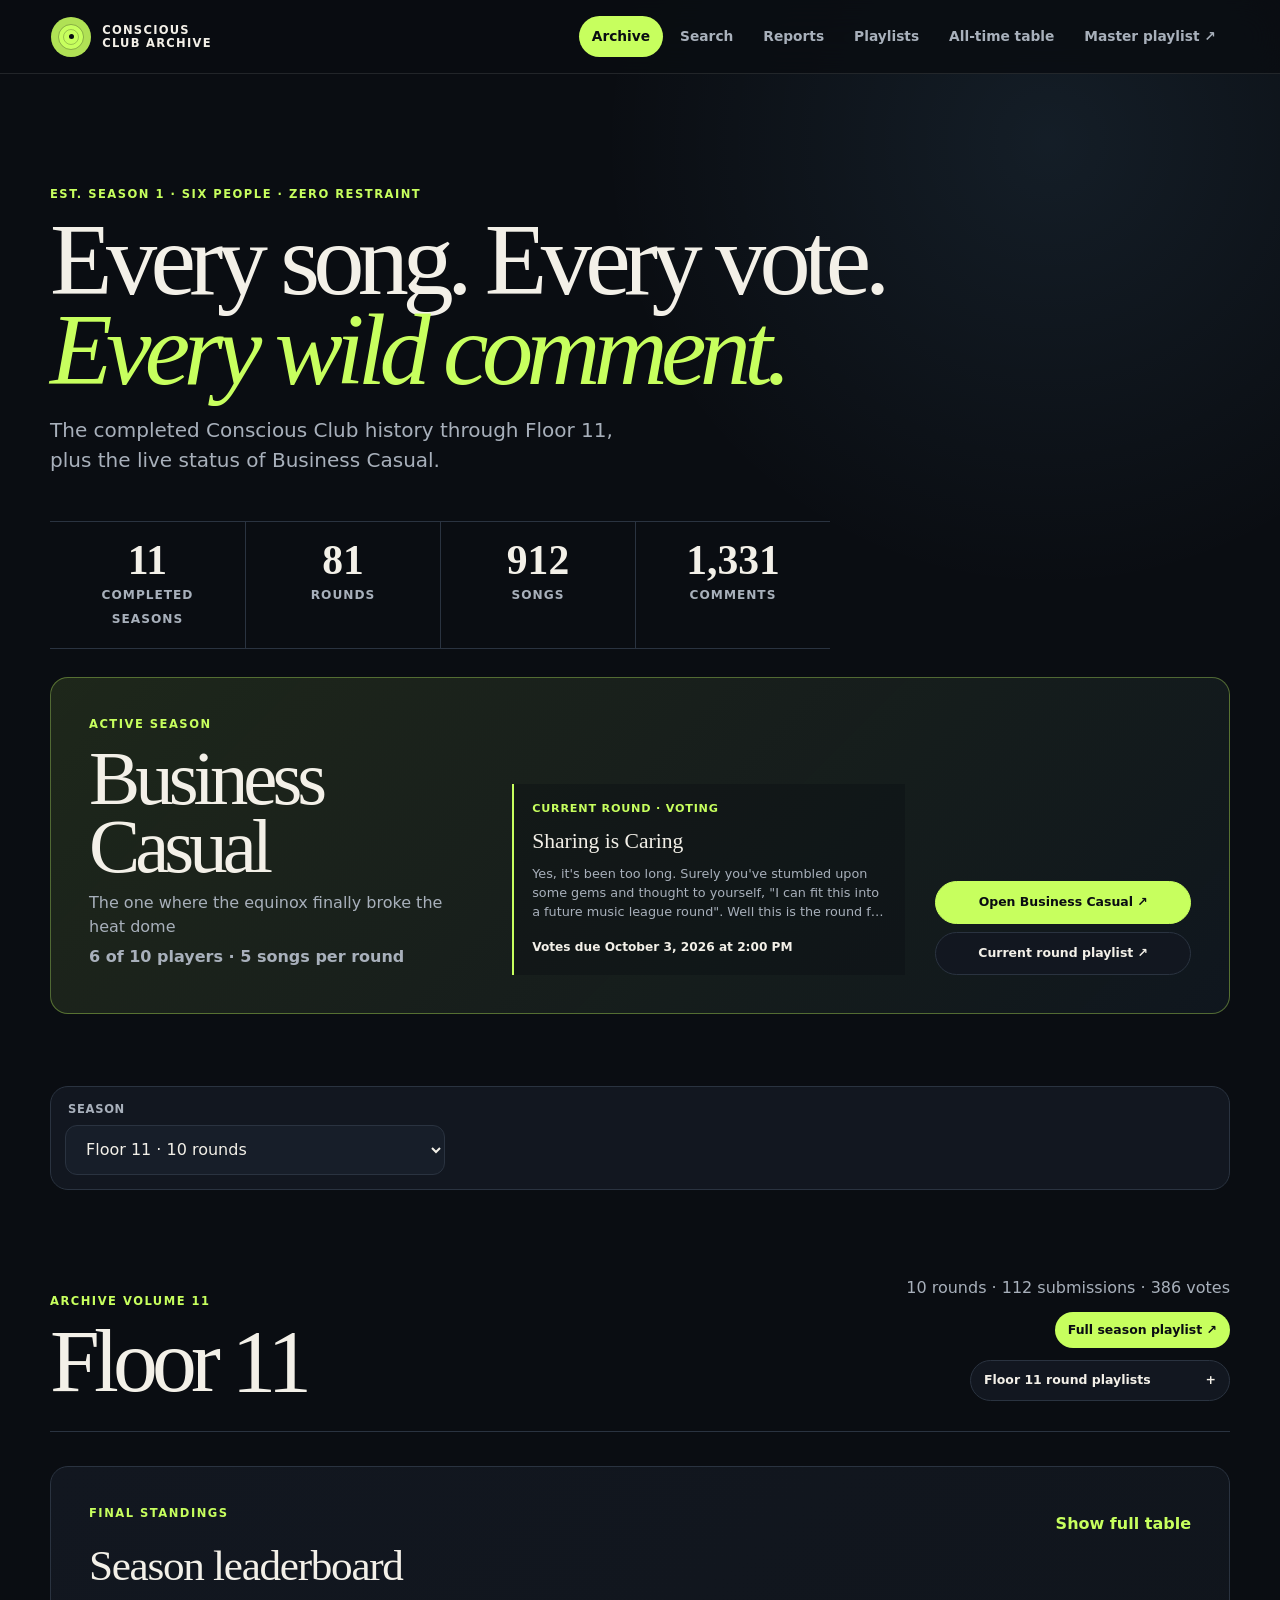
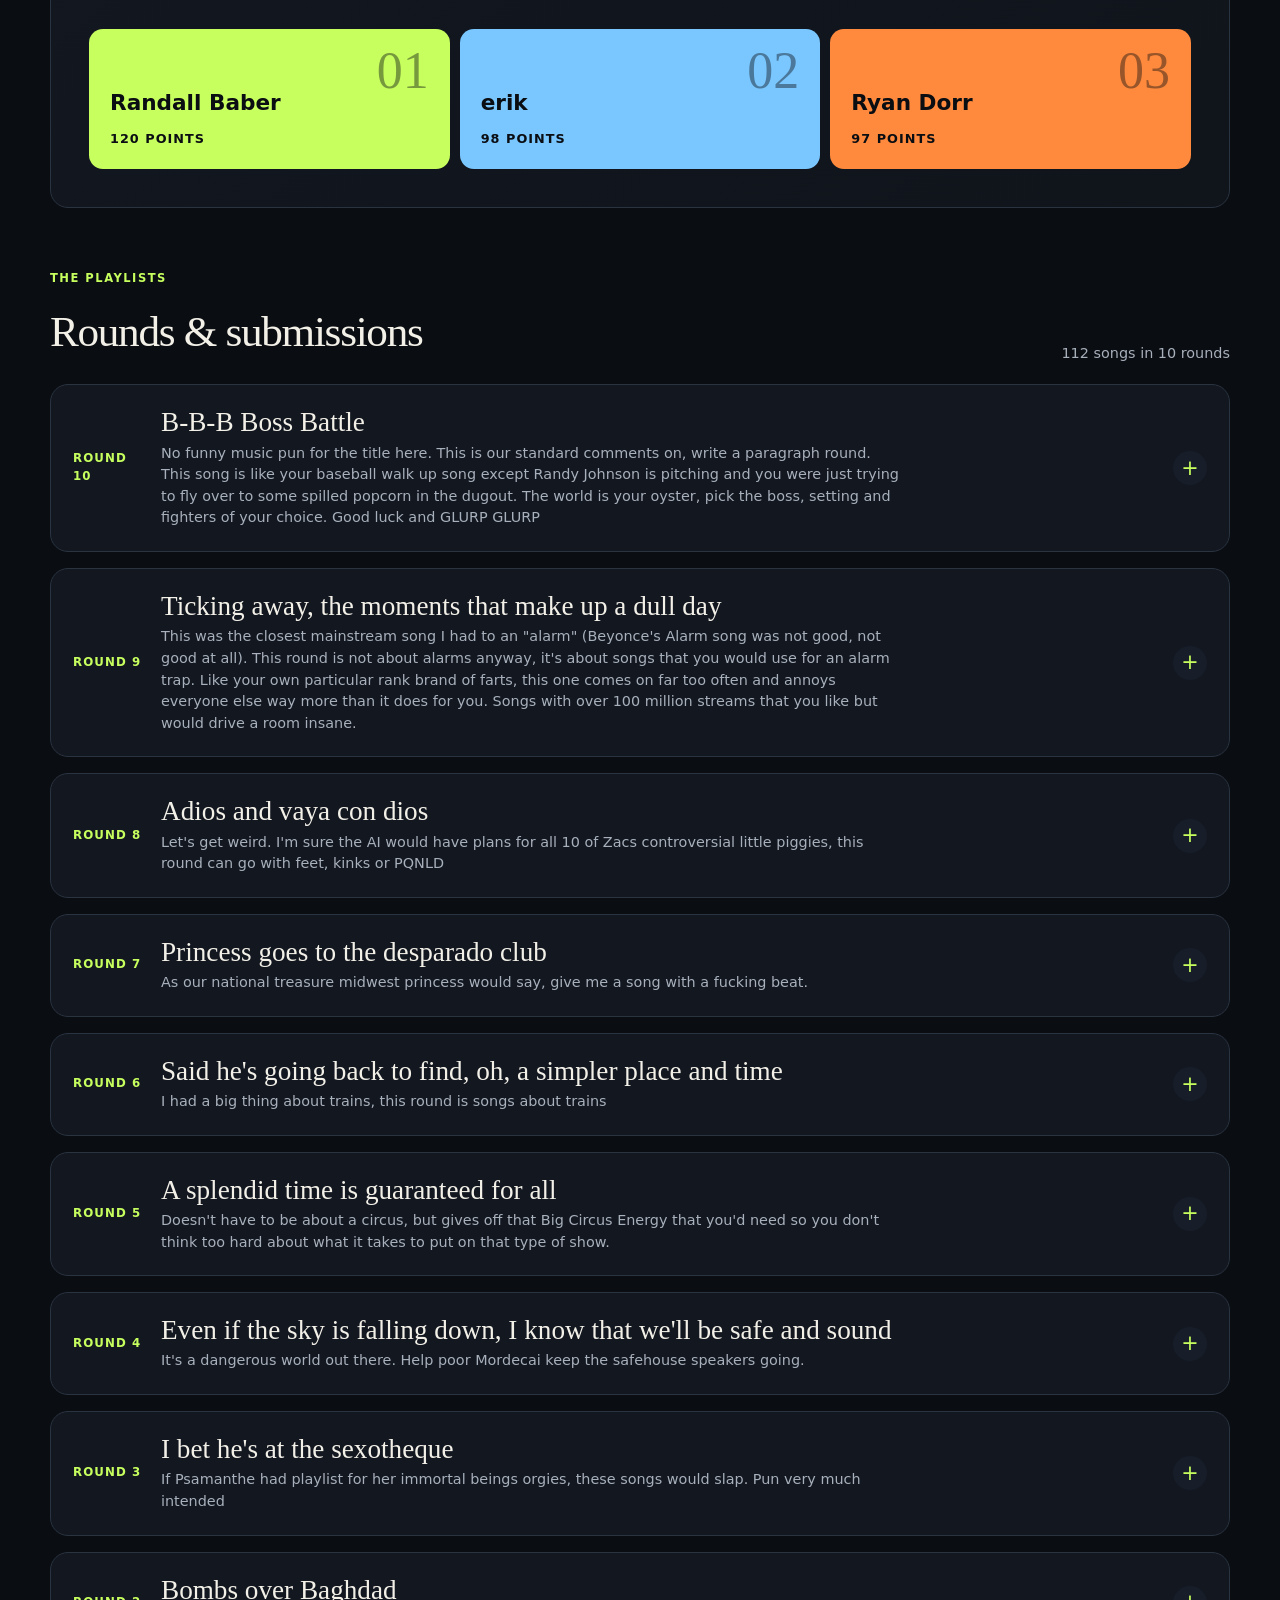
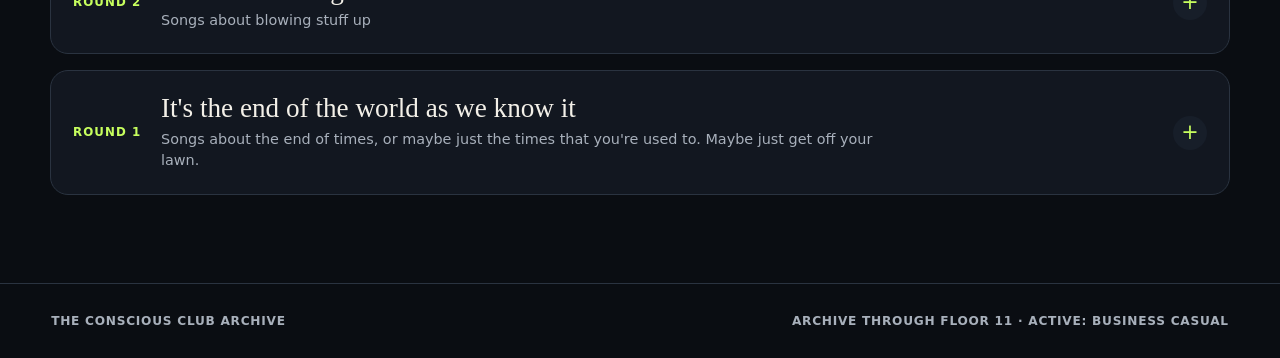
==== index.html @ 43fb0669 "Add complete season playlist library" ====
<!doctype html>
<html lang="en">
<head>
  <meta charset="utf-8">
  <meta name="viewport" content="width=device-width, initial-scale=1">
  <meta name="description" content="Eleven seasons of Conscious Club songs, votes, comments, and questionable taste.">
  <title>The Conscious Club Archive</title>
  <link rel="icon" type="image/svg+xml" href="data:image/svg+xml,%3Csvg xmlns='http://www.w3.org/2000/svg' viewBox='0 0 64 64'%3E%3Crect width='64' height='64' rx='12' fill='%230a0d12'/%3E%3Ccircle cx='32' cy='32' r='22' fill='%23c7ff5e'/%3E%3Ccircle cx='32' cy='32' r='8' fill='%230a0d12'/%3E%3Ccircle cx='32' cy='32' r='3' fill='%23f3f0e8'/%3E%3C/svg%3E">
  <link rel="stylesheet" href="styles.css?v=20260928-10">
</head>
<body>
  <header class="site-header">
    <a class="brand" href="#top" aria-label="Conscious Club Archive home">
      <span class="record-mark" aria-hidden="true"><i></i></span>
      <span>CONSCIOUS<br>CLUB ARCHIVE</span>
    </a>
    <button class="menu-toggle" id="menu-toggle" type="button" aria-expanded="false" aria-controls="site-nav" aria-label="Open menu">
      <span></span><span></span><span></span>
    </button>
    <nav class="site-nav" id="site-nav" aria-label="Archive sections">
      <button class="nav-tab is-active" data-view="archive">Archive</button>
      <button class="nav-tab" data-view="search">Search</button>
      <button class="nav-tab" data-view="reports">Reports</button>
      <button class="nav-tab" data-view="playlists">Playlists</button>
      <button class="nav-tab" data-view="alltime">All-time table</button>
      <a class="nav-tab nav-link" href="https://open.spotify.com/playlist/56s2ur5UHrPtWcbqVpNv4Z" target="_blank" rel="noreferrer">Master playlist <span aria-hidden="true">↗</span></a>
    </nav>
  </header>

  <main id="top">
    <section class="intro">
      <p class="eyebrow">Est. Season 1 · Six people · Zero restraint</p>
      <h1>Every song. Every vote.<br><em>Every wild comment.</em></h1>
      <p class="intro-copy">The completed Conscious Club history through Floor 11, plus the live status of Business Casual.</p>
      <div class="stats" id="stats" aria-label="Archive totals"></div>
      <div id="active-season-card" class="active-season-card"></div>
    </section>

    <section class="workspace" id="archive-view">
      <div class="controls" aria-label="Archive filters">
        <label>
          <span>Season</span>
          <select id="season-select"></select>
        </label>
      </div>

      <div class="season-heading">
        <div>
          <p class="kicker" id="season-kicker"></p>
          <h2 id="season-title"></h2>
        </div>
        <div class="season-actions">
          <p id="season-meta" class="season-meta"></p>
          <a id="full-season-playlist" class="season-master-link" target="_blank" rel="noreferrer">Full season playlist ↗</a>
          <details class="season-playlists" id="season-playlists">
            <summary>Archived season playlists <span aria-hidden="true">+</span></summary>
            <div id="season-playlist-links" class="season-playlist-links"></div>
          </details>
        </div>
      </div>

      <section class="podium-panel" aria-labelledby="standings-heading">
        <div class="panel-heading">
          <div>
            <p class="kicker">Final standings</p>
            <h3 id="standings-heading">Season leaderboard</h3>
          </div>
          <button class="text-button" id="toggle-standings" aria-expanded="false">Show full table</button>
        </div>
        <div id="podium" class="podium"></div>
        <div id="full-standings" class="full-standings" hidden></div>
      </section>

      <div class="rounds-heading">
        <div>
          <p class="kicker">The playlists</p>
          <h3>Rounds &amp; submissions</h3>
        </div>
        <p id="result-count" aria-live="polite"></p>
      </div>
      <div id="rounds" class="rounds"></div>
      <div id="empty-state" class="empty-state" hidden>
        <span aria-hidden="true">⌁</span>
        <h3>No deep cuts found</h3>
        <p>Try another name, song, artist, or round.</p>
      </div>
    </section>

    <section class="workspace search-view" id="search-view" hidden>
      <div class="section-intro compact-intro">
        <p class="kicker">Every season · every field</p>
        <h2>Search the whole archive</h2>
        <p>Find songs, artists, albums, people, rounds, descriptions, submission notes, and comments across all eleven seasons.</p>
      </div>
      <div class="global-search-panel">
        <label class="global-search-control">
          <span>Search all archive data</span>
          <input id="global-search" type="search" placeholder="Try “train”, “Beyoncé”, “Randall”, or a comment phrase…" autocomplete="off">
        </label>
        <label>
          <span>Result type</span>
          <select id="search-type">
            <option value="all">Everything</option>
            <option value="songs">Songs</option>
            <option value="people">People</option>
            <option value="rounds">Rounds</option>
            <option value="comments">Comments &amp; notes</option>
          </select>
        </label>
      </div>
      <div id="search-summary" class="search-summary" aria-live="polite"></div>
      <div id="global-results" class="global-results"></div>
    </section>

    <section class="workspace playlists-view" id="playlists-view" hidden>
      <div class="section-intro compact-intro">
        <p class="kicker">Every season, start to finish</p>
        <h2>The playlist shelf</h2>
        <p>Listen to the complete 912-song archive or pick one season at a time.</p>
      </div>
      <div id="playlist-hub" class="playlist-hub"></div>
    </section>

    <section class="workspace reports-view" id="reports-view" hidden>
      <div class="section-intro compact-intro">
        <p class="kicker">The club, by the numbers</p>
        <h2>Records &amp; findings</h2>
        <p>All-time highs, repeat favorites, close finishes, and the patterns hiding in eleven seasons.</p>
      </div>
      <div id="report-facts" class="report-facts"></div>
      <div class="report-grid">
        <section class="report-panel">
          <div class="report-heading"><p class="kicker">Top tracks</p><h3>Highest-scoring songs</h3></div>
          <div id="top-songs-report" class="report-list"></div>
        </section>
        <section class="report-panel">
          <div class="report-heading"><p class="kicker">Repeat appearances</p><h3>Most-picked artists</h3></div>
          <div id="top-artists-report" class="report-list"></div>
        </section>
      </div>
      <section class="report-panel wide-report">
        <div class="report-heading"><p class="kicker">Player report</p><h3>Points, pace &amp; season wins</h3></div>
        <div id="player-report" class="report-table"></div>
      </section>
      <section class="findings-panel">
        <div class="report-heading"><p class="kicker">Worth knowing</p><h3>Interesting data finds</h3></div>
        <div id="interesting-findings" class="findings-grid"></div>
      </section>
    </section>

    <section class="workspace alltime-view" id="alltime-view" hidden>
      <div class="season-heading">
        <div>
          <p class="kicker">Eleven seasons, one table</p>
          <h2>All-time standings</h2>
        </div>
        <p class="season-meta">Total points across every submission in the archive.</p>
      </div>
      <div id="alltime-table" class="leaderboard-table"></div>
      <p class="fine-print">Points reflect the Music League exports. Ties are displayed alphabetically.</p>
    </section>
  </main>

  <footer>
    <span>The Conscious Club Archive</span>
    <span>Archive through Floor 11 · Active: Business Casual</span>
  </footer>

  <script src="app.js?v=20260928-10" defer></script>
</body>
</html>
---- styles.css ----
:root {
  color-scheme: dark;
  --ink: #0a0d12;
  --panel: #121720;
  --panel-2: #171e29;
  --paper: #f3f0e8;
  --muted: #a8b0bb;
  --line: #2a3340;
  --acid: #c7ff5e;
  --orange: #ff8a3d;
  --pink: #ff5f96;
  --blue: #7ac7ff;
  --radius: 18px;
}

* { box-sizing: border-box; }

html { scroll-behavior: smooth; }

body {
  margin: 0;
  background:
    radial-gradient(circle at 82% 4%, rgba(122, 199, 255, .09), transparent 28rem),
    var(--ink);
  color: var(--paper);
  font-family: Inter, ui-sans-serif, system-ui, -apple-system, BlinkMacSystemFont, "Segoe UI", sans-serif;
  font-size: 16px;
  line-height: 1.5;
}

button, input, select { font: inherit; }
button, a, select { -webkit-tap-highlight-color: transparent; }
a { color: inherit; }

.site-header {
  position: sticky;
  z-index: 20;
  top: 0;
  display: flex;
  align-items: center;
  justify-content: space-between;
  min-height: 74px;
  padding: 12px clamp(18px, 4vw, 64px);
  border-bottom: 1px solid rgba(255,255,255,.1);
  background: rgba(10, 13, 18, .86);
  backdrop-filter: blur(18px);
}

.brand {
  display: flex;
  align-items: center;
  gap: 11px;
  color: var(--paper);
  font-size: .72rem;
  font-weight: 850;
  letter-spacing: .11em;
  line-height: 1.08;
  text-decoration: none;
}

.record-mark {
  display: grid;
  width: 40px;
  height: 40px;
  place-items: center;
  border-radius: 50%;
  background: var(--acid);
  box-shadow: inset 0 0 0 8px rgba(10,13,18,.12);
}

.record-mark::before,
.record-mark::after {
  position: absolute;
  width: 24px;
  height: 24px;
  border: 1px solid rgba(10,13,18,.24);
  border-radius: 50%;
  content: "";
}

.record-mark::after { width: 14px; height: 14px; }
.record-mark i { width: 5px; height: 5px; border-radius: 50%; background: var(--ink); }

.site-nav { display: flex; gap: 4px; }
.nav-tab, .text-button {
  border: 0;
  color: var(--muted);
  background: transparent;
  cursor: pointer;
}

.nav-tab {
  padding: 10px 13px;
  border-radius: 999px;
  font-size: .86rem;
  font-weight: 750;
}

.nav-link { display: block; text-decoration: none; }
.menu-toggle { display: none; width: 42px; height: 42px; padding: 10px; border: 1px solid var(--line); border-radius: 12px; background: var(--panel); cursor: pointer; }
.menu-toggle span { display: block; height: 2px; margin: 4px 0; border-radius: 2px; background: var(--paper); transition: transform .2s ease, opacity .2s ease; }
.menu-toggle[aria-expanded="true"] span:nth-child(1) { transform: translateY(6px) rotate(45deg); }
.menu-toggle[aria-expanded="true"] span:nth-child(2) { opacity: 0; }
.menu-toggle[aria-expanded="true"] span:nth-child(3) { transform: translateY(-6px) rotate(-45deg); }

.nav-tab:hover, .nav-tab:focus-visible, .nav-tab.is-active { color: var(--ink); background: var(--acid); outline: none; }

main { width: min(1180px, calc(100% - 36px)); margin: 0 auto; }

.intro { padding: clamp(54px, 9vw, 112px) 0 clamp(38px, 6vw, 72px); }
.eyebrow, .kicker {
  margin: 0 0 12px;
  color: var(--acid);
  font-size: .72rem;
  font-weight: 850;
  letter-spacing: .13em;
  text-transform: uppercase;
}

h1, h2, h3, p { margin-top: 0; }
h1, h2 {
  max-width: 940px;
  margin-bottom: 20px;
  font-family: Georgia, "Times New Roman", serif;
  font-size: clamp(3.2rem, 8vw, 7.4rem);
  font-weight: 500;
  letter-spacing: -.065em;
  line-height: .88;
}

h1 em { color: var(--acid); font-weight: 400; }
.intro-copy { max-width: 590px; color: var(--muted); font-size: clamp(1rem, 2vw, 1.25rem); }

.stats {
  display: grid;
  grid-template-columns: repeat(4, minmax(0, 1fr));
  max-width: 780px;
  margin-top: 46px;
  border-block: 1px solid var(--line);
}

.stat { padding: 18px 20px; text-align: center; }
.stat + .stat { border-left: 1px solid var(--line); }
.stat strong { display: block; font-family: Georgia, serif; font-size: clamp(1.75rem, 4vw, 2.6rem); line-height: 1; }
.stat span { color: var(--muted); font-size: .76rem; font-weight: 750; letter-spacing: .08em; text-transform: uppercase; }

.active-season-card {
  display: grid;
  grid-template-columns: minmax(0, 1fr) minmax(260px, 1fr) minmax(200px, .65fr);
  gap: 30px;
  align-items: end;
  margin-top: 28px;
  padding: clamp(22px, 4vw, 38px);
  border: 1px solid rgba(199,255,94,.35);
  border-radius: var(--radius);
  background: linear-gradient(135deg, rgba(199,255,94,.11), rgba(122,199,255,.05));
}
.active-season-copy h2 { margin: 0 0 10px; font-size: clamp(2.5rem, 6vw, 4.8rem); }
.active-season-copy > p:not(.kicker) { margin-bottom: 6px; color: var(--muted); }
.active-season-copy .active-leader { color: var(--paper); font-weight: 750; }
.active-round { padding: 17px 18px; border-left: 2px solid var(--acid); background: rgba(10,13,18,.36); }
.active-round-label { display: block; margin-bottom: 7px; color: var(--acid); font-size: .7rem; font-weight: 850; letter-spacing: .07em; text-transform: uppercase; }
.active-round > strong { display: block; font-family: Georgia, serif; font-size: 1.35rem; font-weight: 500; }
.active-round p { display: -webkit-box; margin: 7px 0 12px; overflow: hidden; color: var(--muted); font-size: .8rem; -webkit-box-orient: vertical; -webkit-line-clamp: 3; }
.active-deadline { color: var(--paper); font-size: .76rem; font-weight: 750; }
.active-season-actions { display: grid; gap: 8px; justify-items: stretch; }
.active-button, .active-playlist-link { display: block; padding: 11px 14px; border: 1px solid var(--line); border-radius: 999px; font-size: .78rem; font-weight: 800; text-align: center; text-decoration: none; }
.active-button { border-color: var(--acid); background: var(--acid); color: var(--ink); cursor: pointer; }
.active-playlist-link { background: var(--panel); color: var(--paper); }
.active-button:hover, .active-button:focus-visible, .active-playlist-link:hover, .active-playlist-link:focus-visible { filter: brightness(.92); outline: none; }

.workspace { padding-bottom: 88px; }
.controls {
  display: grid;
  grid-template-columns: minmax(220px, 380px);
  gap: 12px;
  padding: 14px;
  border: 1px solid var(--line);
  border-radius: var(--radius);
  background: var(--panel);
}

.controls label { display: grid; gap: 7px; }
.controls label > span { padding-left: 3px; color: var(--muted); font-size: .72rem; font-weight: 750; letter-spacing: .06em; text-transform: uppercase; }
select, input {
  width: 100%;
  height: 50px;
  padding: 0 16px;
  border: 1px solid var(--line);
  border-radius: 12px;
  outline: none;
  background: var(--panel-2);
  color: var(--paper);
}
select:focus, input:focus { border-color: var(--acid); box-shadow: 0 0 0 3px rgba(199,255,94,.12); }

.season-heading, .rounds-heading, .panel-heading {
  display: flex;
  align-items: flex-end;
  justify-content: space-between;
  gap: 24px;
}

.season-heading { padding: clamp(48px, 8vw, 86px) 0 30px; border-bottom: 1px solid var(--line); }
.season-heading h2 { margin: 0; font-size: clamp(2.8rem, 7vw, 6rem); }
.season-meta { max-width: 340px; margin: 0; color: var(--muted); text-align: right; }
.season-actions { display: grid; gap: 12px; justify-items: end; }
.season-playlists { position: relative; min-width: 260px; }
.season-playlists summary { display: flex; justify-content: space-between; gap: 16px; padding: 10px 13px; border: 1px solid var(--line); border-radius: 999px; background: var(--panel); color: var(--paper); font-size: .78rem; font-weight: 800; cursor: pointer; list-style: none; }
.season-playlists summary::-webkit-details-marker { display: none; }
.season-playlists[open] summary { border-color: var(--acid); }
.season-playlists[open] summary span { transform: rotate(45deg); }
.season-playlist-links { position: absolute; z-index: 10; top: calc(100% + 8px); right: 0; display: grid; width: min(420px, calc(100vw - 40px)); max-height: 340px; padding: 8px; overflow: auto; border: 1px solid var(--line); border-radius: 14px; background: var(--panel); box-shadow: 0 18px 50px rgba(0,0,0,.35); }
.season-playlist-links a { padding: 10px 12px; border-radius: 9px; color: var(--muted); font-size: .8rem; text-decoration: none; }
.season-playlist-links a:hover, .season-playlist-links a:focus-visible { background: var(--panel-2); color: var(--acid); outline: none; }
.season-master-link { padding: 9px 13px; border-radius: 999px; background: var(--acid); color: var(--ink); font-size: .78rem; font-weight: 850; text-decoration: none; }
.season-master-link:hover, .season-master-link:focus-visible { filter: brightness(.9); outline: none; }

.podium-panel {
  margin: 34px 0 62px;
  padding: clamp(20px, 4vw, 38px);
  border: 1px solid var(--line);
  border-radius: var(--radius);
  background: linear-gradient(140deg, var(--panel), #10151c);
}

.panel-heading { align-items: start; }
.panel-heading h3, .rounds-heading h3 { margin: 0; font-family: Georgia, serif; font-size: clamp(1.8rem, 4vw, 2.7rem); font-weight: 500; letter-spacing: -.03em; }
.text-button { padding: 7px 0; color: var(--acid); font-weight: 750; }
.text-button:hover, .text-button:focus-visible { text-decoration: underline; outline: none; }

.podium { display: grid; grid-template-columns: repeat(3, 1fr); gap: 10px; margin-top: 30px; }
.podium-card { display: grid; grid-template-columns: minmax(0, 1fr) auto; grid-template-rows: 1fr auto; gap: 10px 18px; min-height: 140px; padding: 21px; overflow: hidden; border-radius: 14px; background: var(--panel-2); }
.podium-card:first-child { background: var(--acid); color: var(--ink); }
.podium-card:nth-child(2) { background: var(--blue); color: var(--ink); }
.podium-card:nth-child(3) { background: var(--orange); color: var(--ink); }
.podium-rank { grid-column: 2; grid-row: 1; align-self: start; font-family: Georgia, serif; font-size: 3.25rem; line-height: .8; opacity: .42; }
.podium-name { grid-column: 1; grid-row: 1; align-self: end; min-width: 0; font-size: clamp(1.05rem, 2vw, 1.35rem); font-weight: 850; }
.podium-points { grid-column: 1 / -1; grid-row: 2; font-size: .8rem; font-weight: 800; letter-spacing: .08em; text-transform: uppercase; }

.full-standings { margin-top: 22px; border-top: 1px solid var(--line); }
.standing-row, .leader-row { display: grid; align-items: center; gap: 16px; padding: 13px 4px; border-bottom: 1px solid var(--line); }
.standing-row { grid-template-columns: 38px 1fr auto; }
.standing-row span:first-child, .leader-rank { color: var(--muted); font-variant-numeric: tabular-nums; }
.standing-row strong:last-child { color: var(--acid); }

.rounds-heading { margin-bottom: 20px; }
.rounds-heading #result-count { margin: 0; color: var(--muted); font-size: .9rem; }
.rounds { display: grid; gap: 16px; }
.round-card { border: 1px solid var(--line); border-radius: var(--radius); background: var(--panel); overflow: clip; }
.round-card[open] { border-color: #3b4655; }
.round-summary { display: grid; grid-template-columns: 70px 1fr auto; gap: 18px; align-items: center; padding: 22px; cursor: pointer; list-style: none; }
.round-summary::-webkit-details-marker { display: none; }
.round-number { color: var(--acid); font-size: .74rem; font-weight: 850; letter-spacing: .09em; text-transform: uppercase; }
.round-title { margin: 0 0 4px; font-family: Georgia, serif; font-size: clamp(1.25rem, 3vw, 1.7rem); font-weight: 500; line-height: 1.15; }
.round-description { max-width: 740px; margin: 0; color: var(--muted); font-size: .9rem; }
.round-toggle { display: grid; width: 34px; height: 34px; place-items: center; border-radius: 50%; background: var(--panel-2); color: var(--acid); font-size: 1.3rem; transition: transform .2s ease; }
.round-card[open] .round-toggle { transform: rotate(45deg); }
.round-content { padding: 0 22px 22px; }
.playlist-link { display: inline-flex; margin: 0 0 18px 88px; color: var(--ink); background: var(--acid); padding: 8px 13px; border-radius: 999px; font-size: .78rem; font-weight: 850; text-decoration: none; }
.playlist-link:hover, .playlist-link:focus-visible { filter: brightness(.9); outline: none; }

.submission-list { display: grid; gap: 8px; }
.submission { display: grid; grid-template-columns: 46px minmax(0, 1.7fr) minmax(120px, .7fr) 70px 34px; gap: 14px; align-items: center; padding: 14px; border-radius: 12px; background: var(--panel-2); }
.rank { color: var(--muted); font-family: Georgia, serif; font-size: 1.35rem; text-align: center; }
.song-title { display: block; margin-bottom: 2px; font-weight: 850; line-height: 1.25; }
.song-artist, .submitter, .comment-count { color: var(--muted); font-size: .84rem; }
.submitter strong { color: var(--paper); }
.points { color: var(--acid); font-weight: 850; font-variant-numeric: tabular-nums; text-align: right; }
.song-link { display: grid; width: 32px; height: 32px; place-items: center; border-radius: 50%; background: var(--acid); color: var(--ink); font-size: .75rem; font-weight: 900; text-decoration: none; }
.song-link:hover, .song-link:focus-visible { transform: scale(1.06); outline: none; }
.notes { grid-column: 2 / -1; margin-top: 2px; padding-top: 12px; border-top: 1px solid var(--line); }
.note { margin: 0 0 8px; color: #ced3d9; font-size: .86rem; }
.note:last-child { margin-bottom: 0; }
.note strong { color: var(--orange); }

.empty-state { padding: 70px 20px; border: 1px dashed var(--line); border-radius: var(--radius); color: var(--muted); text-align: center; }
.empty-state span { display: block; color: var(--acid); font-size: 3rem; }
.empty-state h3 { margin: 6px 0; color: var(--paper); font-family: Georgia, serif; font-size: 1.8rem; }

.alltime-view { min-height: 70vh; }
.leaderboard-table { margin-top: 34px; border: 1px solid var(--line); border-radius: var(--radius); overflow: hidden; background: var(--panel); }
.leader-row { grid-template-columns: 50px minmax(120px, 1.5fr) repeat(3, minmax(75px, .65fr)); padding: 19px 22px; }
.leader-row:first-child { background: var(--acid); color: var(--ink); }
.leader-name { font-size: 1.05rem; font-weight: 850; }
.leader-stat { text-align: right; }
.leader-stat strong { display: block; font-size: 1.08rem; }
.leader-stat span { color: var(--muted); font-size: .68rem; font-weight: 750; letter-spacing: .07em; text-transform: uppercase; }
.leader-row:first-child .leader-stat span, .leader-row:first-child .leader-rank { color: rgba(10,13,18,.62); }
.fine-print { margin-top: 14px; color: var(--muted); font-size: .8rem; }

.compact-intro { padding: clamp(48px, 7vw, 82px) 0 30px; }
.compact-intro h2 { margin-bottom: 18px; font-size: clamp(2.8rem, 7vw, 6rem); }
.compact-intro > p:last-child { max-width: 720px; color: var(--muted); font-size: 1.08rem; }

.global-search-panel {
  display: grid;
  grid-template-columns: minmax(280px, 1fr) minmax(180px, 260px);
  gap: 12px;
  padding: 16px;
  border: 1px solid var(--line);
  border-radius: var(--radius);
  background: var(--panel);
}
.global-search-panel label { display: grid; gap: 7px; }
.global-search-panel label > span { padding-left: 3px; color: var(--muted); font-size: .72rem; font-weight: 750; letter-spacing: .06em; text-transform: uppercase; }
.global-search-control input { height: 58px; font-size: 1.05rem; }
.global-search-panel select { height: 58px; }
.search-summary { min-height: 25px; margin: 18px 2px 24px; color: var(--muted); }
.search-prompt { padding: clamp(28px, 5vw, 54px); border: 1px dashed #425062; border-radius: var(--radius); background: linear-gradient(135deg, rgba(199,255,94,.05), transparent); }
.search-prompt strong { display: block; margin-bottom: 6px; color: var(--acid); font-family: Georgia, serif; font-size: clamp(1.6rem, 4vw, 2.5rem); font-weight: 500; }
.search-prompt p { max-width: 620px; margin: 0; color: var(--muted); }
.global-results { display: grid; gap: 36px; }
.result-group { display: grid; gap: 14px; }
.result-group-heading { display: flex; align-items: center; gap: 10px; border-bottom: 1px solid var(--line); padding-bottom: 10px; }
.result-group-heading h3 { margin: 0; font-family: Georgia, serif; font-size: 1.8rem; font-weight: 500; }
.result-total { display: grid; min-width: 30px; height: 30px; place-items: center; padding: 0 9px; border-radius: 999px; background: var(--acid); color: var(--ink); font-size: .78rem; font-weight: 850; }
.result-cards { display: grid; grid-template-columns: repeat(2, minmax(0, 1fr)); gap: 10px; }
.search-card { position: relative; min-width: 0; overflow: hidden; border: 1px solid var(--line); border-radius: 14px; background: var(--panel); }
.search-card[open] { border-color: #455364; }
.search-card-summary { display: grid; grid-template-columns: minmax(0, 1fr) 34px; gap: 14px; align-items: center; padding: 20px; cursor: pointer; list-style: none; }
.search-card-summary::-webkit-details-marker { display: none; }
.search-summary-copy { min-width: 0; }
.search-card h4 { margin: 5px 0 4px; font-family: Georgia, serif; font-size: 1.35rem; font-weight: 500; line-height: 1.15; }
.result-meta { margin: 0; color: var(--acid); font-size: .7rem; font-weight: 800; letter-spacing: .06em; text-transform: uppercase; }
.result-detail { margin: 0 0 16px; color: var(--muted); }
.result-foot { margin: 0; color: #cbd1d8; font-size: .8rem; }
.search-expand { display: grid; width: 34px; height: 34px; place-items: center; border-radius: 50%; background: var(--panel-2); color: var(--acid); font-size: 1.25rem; transition: transform .2s ease; }
.search-card[open] .search-expand { transform: rotate(45deg); }
.match-reasons { display: grid; gap: 6px; margin-top: 14px; padding: 10px 12px; border-left: 2px solid var(--acid); background: rgba(199,255,94,.06); }
.match-label { color: var(--acid); font-size: .68rem; font-weight: 850; letter-spacing: .06em; text-transform: uppercase; }
.match-excerpt { margin: 0; color: #d7dce2; font-size: .78rem; line-height: 1.45; }
.match-excerpt strong { color: var(--paper); }
.match-more { color: var(--muted); font-size: .72rem; }
.search-card-content { padding: 0 20px 20px; border-top: 1px solid var(--line); }
.detail-stats { display: grid; grid-template-columns: repeat(3, minmax(0, 1fr)); gap: 8px; padding: 18px 0; }
.detail-stat { min-width: 0; padding: 10px; border-radius: 9px; background: var(--panel-2); }
.detail-stat span, .detail-stat strong { display: block; overflow: hidden; text-overflow: ellipsis; }
.detail-stat span { color: var(--muted); font-size: .68rem; font-weight: 750; letter-spacing: .05em; text-transform: uppercase; }
.detail-stat strong { margin-top: 3px; font-size: .85rem; white-space: nowrap; }
.search-notes { display: grid; gap: 8px; margin-bottom: 16px; }
.search-notes p { margin: 0; padding: 12px; border-left: 2px solid var(--orange); background: var(--panel-2); color: #d7dce2; font-size: .84rem; }
.search-notes strong { color: var(--orange); }
.expanded-link { display: inline-flex; margin-top: 12px; padding: 8px 12px; border-radius: 999px; background: var(--acid); color: var(--ink); font-size: .76rem; font-weight: 850; text-decoration: none; }
.mini-song-list { display: grid; max-height: 440px; margin-top: 18px; overflow: auto; border: 1px solid var(--line); border-radius: 10px; }
.mini-song-row { display: grid; grid-template-columns: minmax(130px, 1.4fr) minmax(100px, 1fr) minmax(90px, .8fr) auto; gap: 10px; padding: 9px 11px; border-bottom: 1px solid var(--line); font-size: .76rem; }
.mini-song-row:last-child { border-bottom: 0; }
.mini-song-row span { color: var(--muted); }
.mini-song-row strong:last-child { color: var(--acid); text-align: right; }
.comment-quote { margin: 14px 0 18px; color: #dce1e6; font-family: Georgia, serif; font-size: 1.06rem; line-height: 1.45; }

.report-facts { display: grid; grid-template-columns: repeat(4, minmax(0, 1fr)); gap: 10px; margin-bottom: 38px; }
.fact-card { min-height: 170px; padding: 20px; border-radius: 14px; background: var(--panel-2); }
.fact-card:nth-child(1) { background: var(--acid); color: var(--ink); }
.fact-card:nth-child(2) { background: var(--blue); color: var(--ink); }
.fact-card:nth-child(3) { background: var(--orange); color: var(--ink); }
.fact-card:nth-child(4) { background: var(--pink); color: var(--ink); }
.fact-card > span { display: block; margin-bottom: 28px; font-size: .7rem; font-weight: 850; letter-spacing: .08em; text-transform: uppercase; }
.fact-card strong { display: block; font-family: Georgia, serif; font-size: clamp(1.25rem, 2.5vw, 1.7rem); font-weight: 600; line-height: 1.05; }
.fact-card p { margin: 8px 0 0; font-size: .78rem; font-weight: 750; }
.report-grid { display: grid; grid-template-columns: repeat(2, minmax(0, 1fr)); gap: 16px; }
.report-panel, .findings-panel { padding: clamp(20px, 3vw, 30px); border: 1px solid var(--line); border-radius: var(--radius); background: var(--panel); }
.report-heading h3 { margin: 0; font-family: Georgia, serif; font-size: clamp(1.55rem, 3vw, 2.15rem); font-weight: 500; letter-spacing: -.03em; }
.report-list { display: grid; gap: 15px; margin-top: 26px; }
.report-row { display: grid; gap: 9px; }
.report-row-top { display: grid; grid-template-columns: 28px 1fr auto; gap: 10px; align-items: center; }
.report-rank { color: var(--muted); font-size: .75rem; font-variant-numeric: tabular-nums; }
.report-copy { min-width: 0; }
.report-copy strong, .report-copy span { display: block; overflow: hidden; text-overflow: ellipsis; white-space: nowrap; }
.report-copy strong { font-size: .9rem; }
.report-copy span { color: var(--muted); font-size: .72rem; }
.report-value { color: var(--acid); font-size: .92rem; }
.report-bar { grid-column: 2 / -1; height: 3px; overflow: hidden; border-radius: 999px; background: var(--line); }
.report-bar::after { display: block; width: var(--bar); height: 100%; border-radius: inherit; background: var(--acid); content: ""; }
.wide-report { margin-top: 16px; }
.report-table { margin-top: 24px; overflow: hidden; border: 1px solid var(--line); border-radius: 12px; }
.player-row { display: grid; grid-template-columns: minmax(140px, 1.5fr) repeat(4, minmax(70px, .7fr)); gap: 12px; padding: 14px 16px; border-bottom: 1px solid var(--line); }
.player-row:last-child { border-bottom: 0; }
.player-row span { text-align: right; font-variant-numeric: tabular-nums; }
.player-header { background: var(--panel-2); color: var(--muted); font-size: .7rem; font-weight: 800; letter-spacing: .06em; text-transform: uppercase; }
.player-header span:first-child { text-align: left; }
.findings-panel { margin-top: 16px; }
.findings-grid { display: grid; grid-template-columns: repeat(3, minmax(0, 1fr)); gap: 10px; margin-top: 24px; }
.finding-card { padding: 18px; border-left: 3px solid var(--acid); background: var(--panel-2); }
.finding-card h4 { margin: 0 0 8px; font-family: Georgia, serif; font-size: 1.15rem; font-weight: 500; }
.finding-card p { margin: 0; color: var(--muted); font-size: .86rem; }

.playlist-hub { display: grid; grid-template-columns: repeat(3, minmax(0, 1fr)); gap: 12px; }
.playlist-hub-card { display: grid; min-height: 210px; padding: 22px; border: 1px solid var(--line); border-radius: var(--radius); background: var(--panel); color: var(--paper); text-decoration: none; transition: transform .2s ease, border-color .2s ease; }
.playlist-hub-card:hover, .playlist-hub-card:focus-visible { transform: translateY(-3px); border-color: var(--acid); outline: none; }
.playlist-hub-card.is-featured { grid-column: 1 / -1; min-height: 230px; background: linear-gradient(135deg, rgba(199,255,94,.18), var(--panel) 65%); }
.playlist-card-label { color: var(--acid); font-size: .68rem; font-weight: 850; letter-spacing: .1em; text-transform: uppercase; }
.playlist-hub-card h3 { align-self: end; margin: 28px 0 5px; font-family: Georgia, serif; font-size: clamp(1.7rem, 4vw, 2.7rem); font-weight: 500; line-height: 1; }
.playlist-hub-card p { margin: 0 0 20px; color: var(--muted); }
.playlist-card-action { align-self: end; color: var(--acid); font-size: .78rem; font-weight: 850; }

footer { display: flex; justify-content: space-between; gap: 20px; padding: 28px clamp(18px, 4vw, 64px); border-top: 1px solid var(--line); color: var(--muted); font-size: .76rem; font-weight: 700; letter-spacing: .06em; text-transform: uppercase; }

@media (max-width: 920px) {
  .site-header { align-items: center; gap: 10px; }
  .brand { font-size: .65rem; }
  .record-mark { width: 34px; height: 34px; }
  .menu-toggle { display: block; }
  .site-nav { position: absolute; top: calc(100% + 8px); right: 12px; display: none; width: min(280px, calc(100vw - 24px)); padding: 8px; border: 1px solid var(--line); border-radius: 16px; background: rgba(18, 23, 32, .98); box-shadow: 0 20px 50px rgba(0,0,0,.45); }
  .site-nav.is-open { display: grid; }
  .site-nav .nav-tab { width: 100%; padding: 12px 14px; border-radius: 10px; font-size: .86rem; text-align: left; }
}

@media (max-width: 760px) {
  main { width: min(100% - 24px, 1180px); }
  .stats { grid-template-columns: repeat(2, 1fr); }
  .stat:nth-child(3) { border-left: 0; border-top: 1px solid var(--line); }
  .stat:nth-child(4) { border-top: 1px solid var(--line); }
  .controls { grid-template-columns: 1fr; }
  .active-season-card { grid-template-columns: 1fr; align-items: start; }
  .global-search-panel, .result-cards, .report-grid { grid-template-columns: 1fr; }
  .report-facts { grid-template-columns: repeat(2, minmax(0, 1fr)); }
  .findings-grid { grid-template-columns: 1fr; }
  .playlist-hub { grid-template-columns: 1fr; }
  .playlist-hub-card.is-featured { grid-column: auto; }
  .player-row { grid-template-columns: minmax(120px, 1.4fr) repeat(2, minmax(58px, .6fr)); }
  .player-row > :nth-child(4), .player-row > :nth-child(5) { display: none; }
  .search-card h4 { padding-right: 0; }
  .detail-stats { grid-template-columns: repeat(2, minmax(0, 1fr)); }
  .mini-song-row { grid-template-columns: 1fr auto; }
  .mini-song-row span { display: none; }
  .season-heading, .rounds-heading { align-items: start; flex-direction: column; }
  .season-actions { width: 100%; justify-items: start; }
  .season-meta { text-align: left; }
  .season-playlists { width: 100%; }
  .season-playlist-links { right: auto; left: 0; }
  .podium { grid-template-columns: 1fr; }
  .podium-card { min-height: 104px; }
  .round-summary { grid-template-columns: 1fr auto; gap: 8px 12px; }
  .round-number { grid-column: 1; }
  .round-summary > div { grid-column: 1; }
  .round-toggle { grid-column: 2; grid-row: 1 / 3; }
  .playlist-link { margin-left: 0; }
  .submission { grid-template-columns: 34px 1fr 62px 32px; gap: 10px; }
  .submitter { grid-column: 2 / -1; }
  .notes { grid-column: 2 / -1; }
  .leader-row { grid-template-columns: 34px 1fr 70px; }
  .leader-stat:nth-last-child(2), .leader-stat:nth-last-child(1) { display: none; }
  footer { flex-direction: column; }
}

@media (prefers-reduced-motion: reduce) {
  html { scroll-behavior: auto; }
  *, *::before, *::after { transition: none !important; }
}
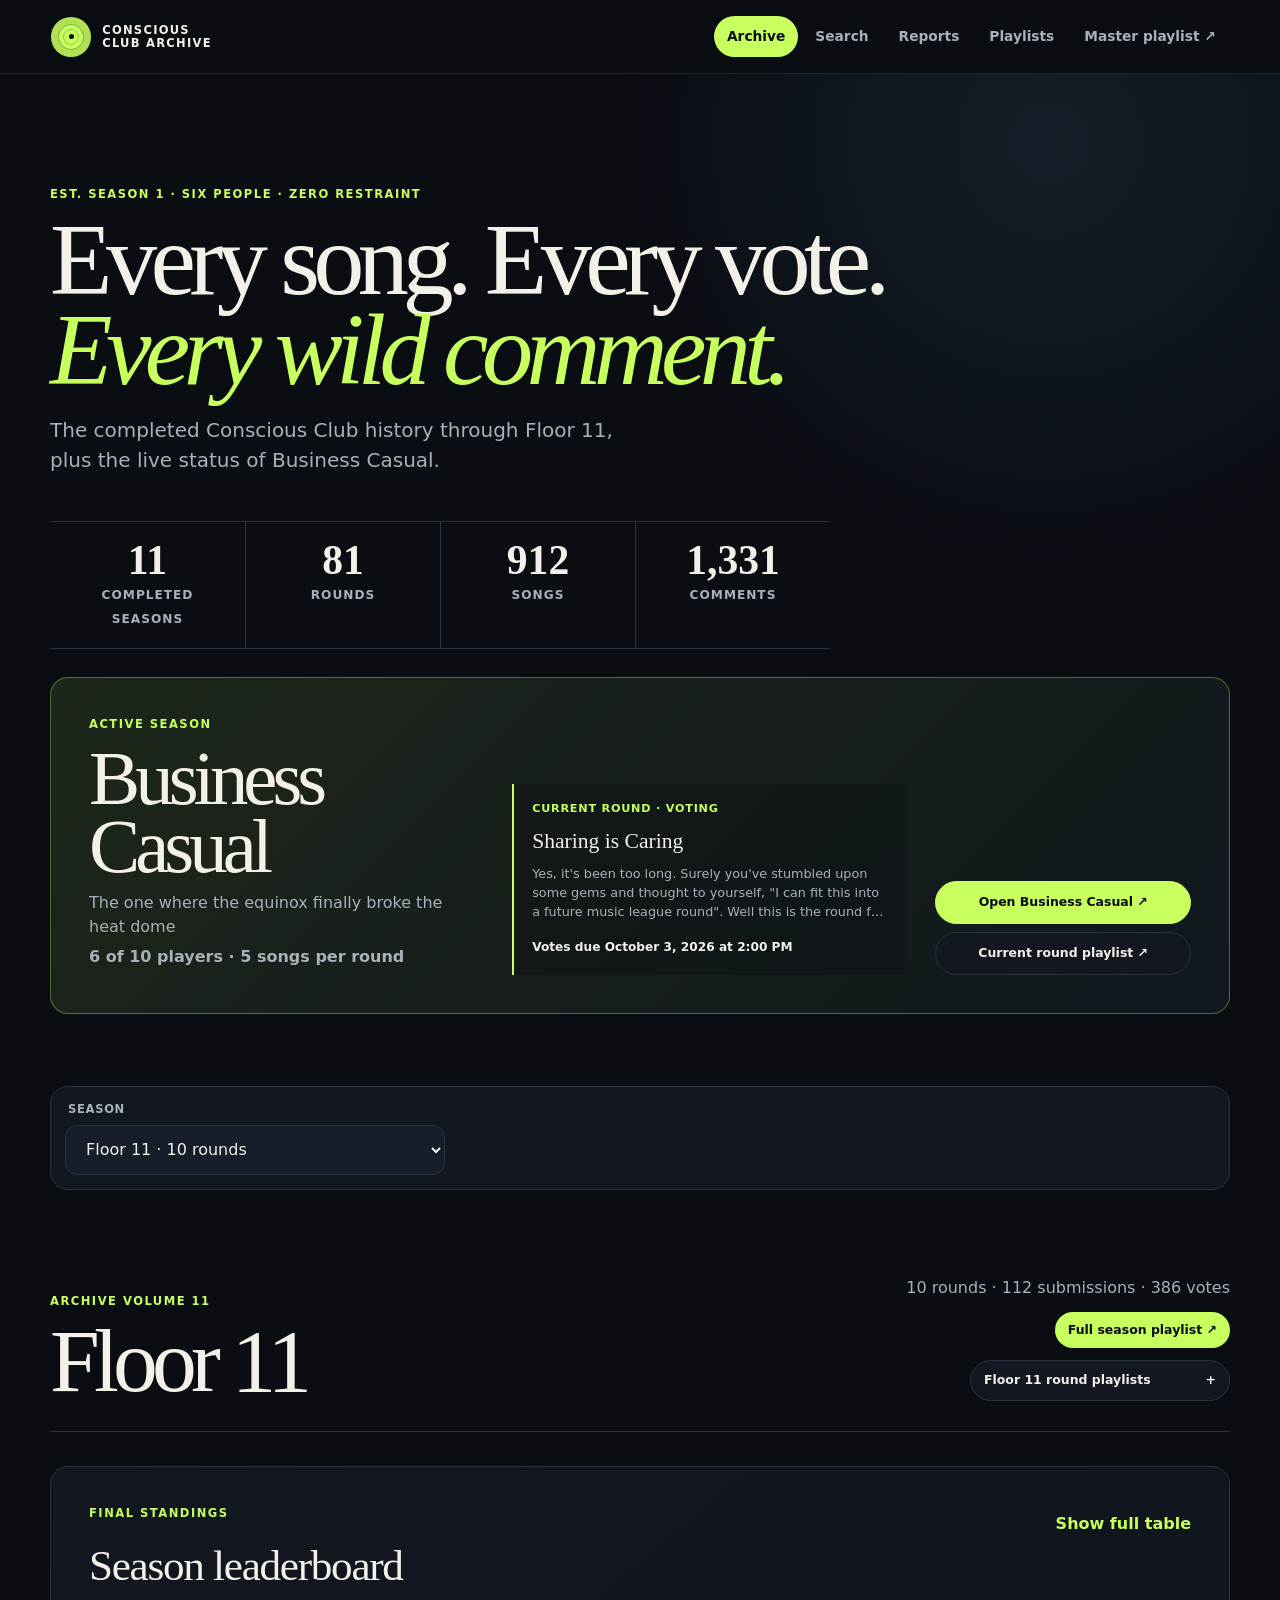
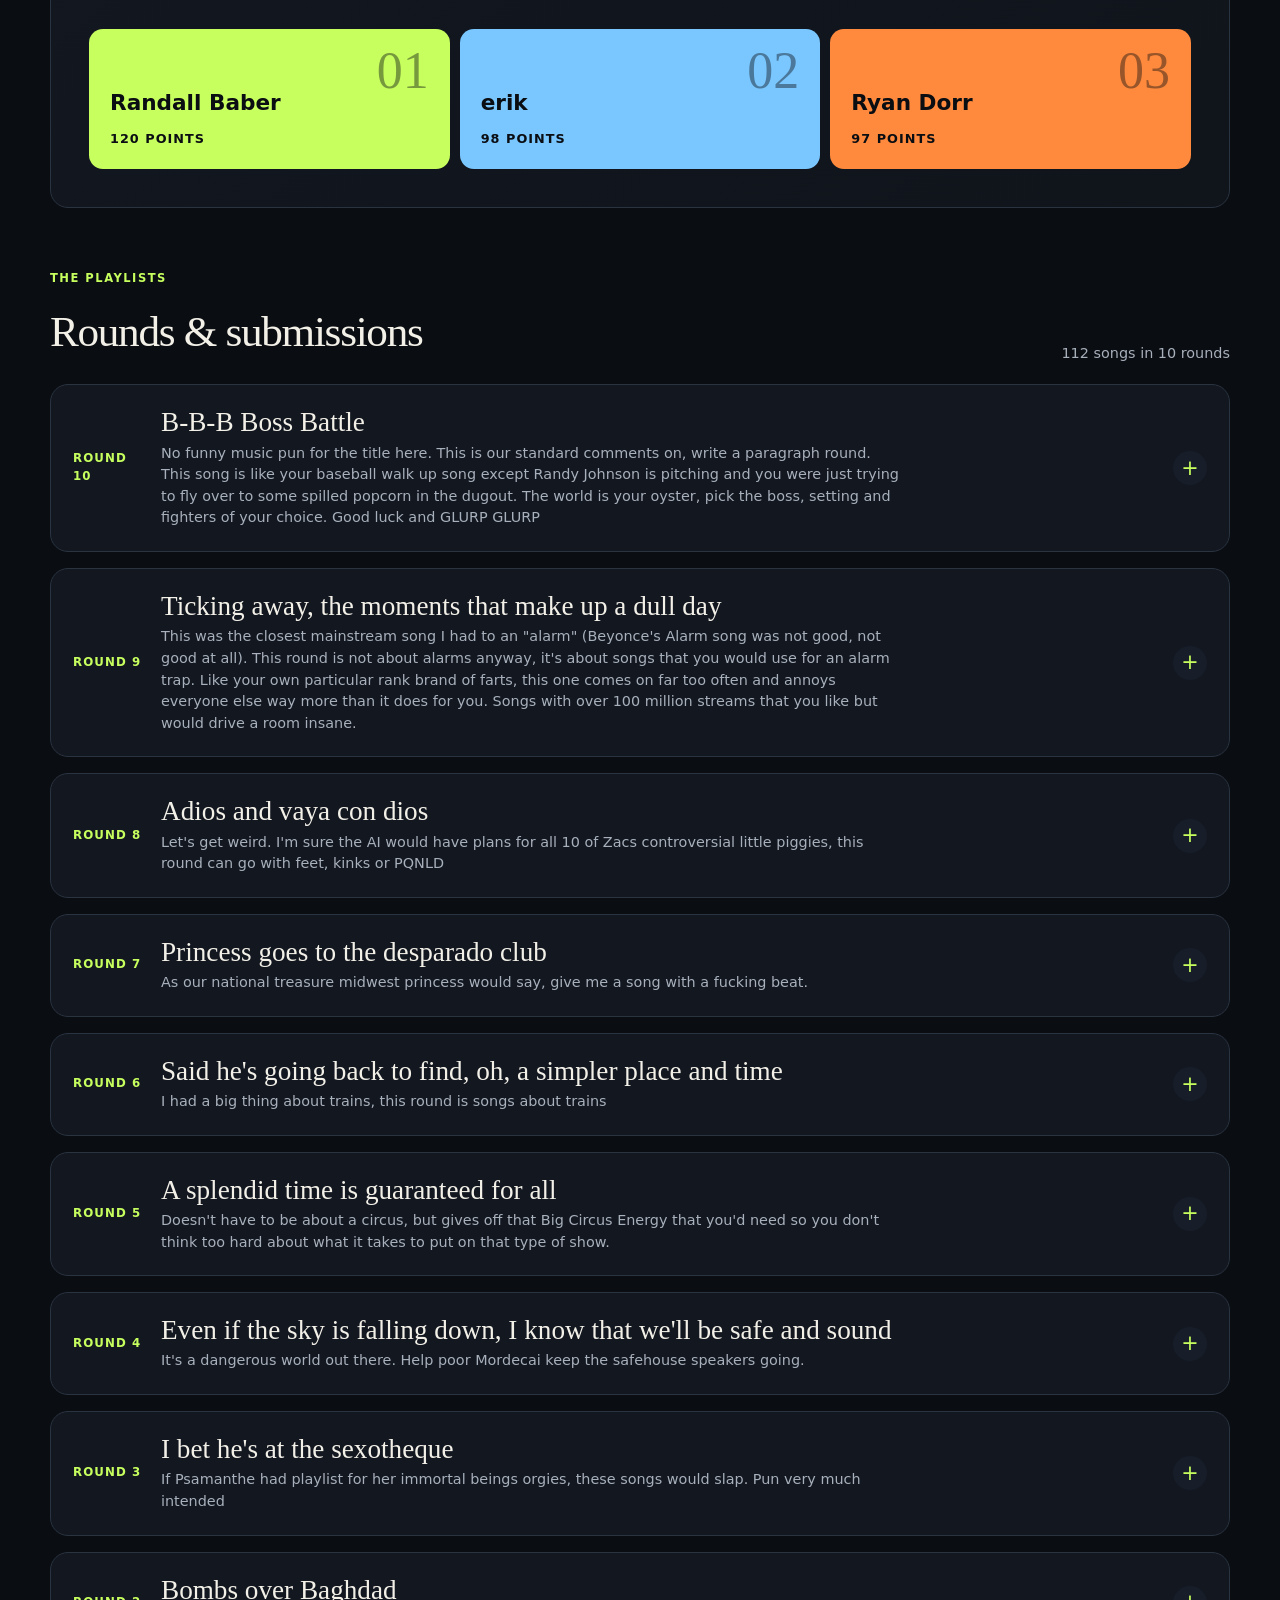
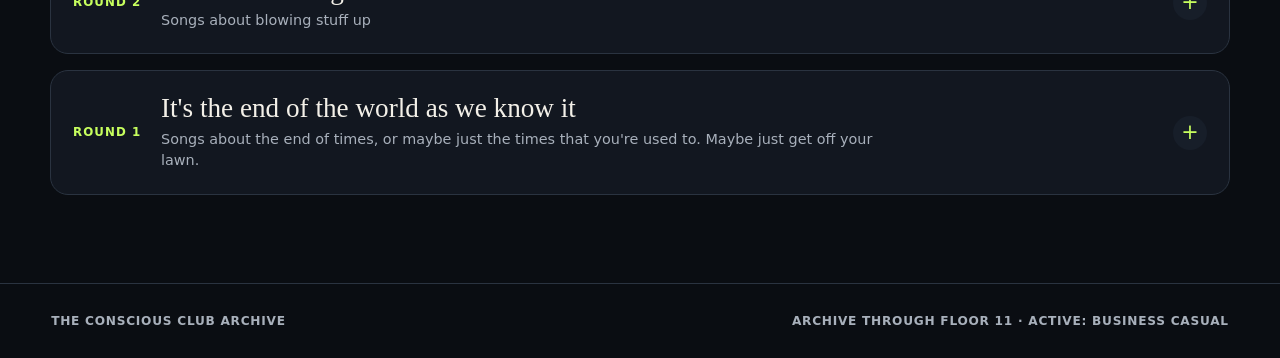
==== commit 7c551aff: "Consolidate player standings into Reports" ====
--- a/index.html
+++ b/index.html
@@ -6,7 +6,7 @@
   <meta name="description" content="Eleven seasons of Conscious Club songs, votes, comments, and questionable taste.">
   <title>The Conscious Club Archive</title>
   <link rel="icon" type="image/svg+xml" href="data:image/svg+xml,%3Csvg xmlns='http://www.w3.org/2000/svg' viewBox='0 0 64 64'%3E%3Crect width='64' height='64' rx='12' fill='%230a0d12'/%3E%3Ccircle cx='32' cy='32' r='22' fill='%23c7ff5e'/%3E%3Ccircle cx='32' cy='32' r='8' fill='%230a0d12'/%3E%3Ccircle cx='32' cy='32' r='3' fill='%23f3f0e8'/%3E%3C/svg%3E">
-  <link rel="stylesheet" href="styles.css?v=20260928-10">
+  <link rel="stylesheet" href="styles.css?v=20260928-15">
 </head>
 <body>
   <header class="site-header">
@@ -22,7 +22,6 @@
       <button class="nav-tab" data-view="search">Search</button>
       <button class="nav-tab" data-view="reports">Reports</button>
       <button class="nav-tab" data-view="playlists">Playlists</button>
-      <button class="nav-tab" data-view="alltime">All-time table</button>
       <a class="nav-tab nav-link" href="https://open.spotify.com/playlist/56s2ur5UHrPtWcbqVpNv4Z" target="_blank" rel="noreferrer">Master playlist <span aria-hidden="true">↗</span></a>
     </nav>
   </header>
@@ -127,6 +126,24 @@
         <h2>Records &amp; findings</h2>
         <p>All-time highs, repeat favorites, close finishes, and the patterns hiding in eleven seasons.</p>
       </div>
+      <div class="report-grid player-leader-reports">
+        <section class="report-panel">
+          <div class="report-heading"><p class="kicker">Championships</p><h3>Season wins by player</h3></div>
+          <div id="season-wins-report" class="report-list"></div>
+        </section>
+        <section class="report-panel">
+          <div class="report-heading"><p class="kicker">Career scoring</p><h3>Total points by player</h3></div>
+          <div id="total-points-report" class="report-list"></div>
+        </section>
+      </div>
+      <section class="report-panel wide-report bridesmaid-panel">
+        <div class="report-heading">
+          <p class="kicker">Always a bridesmaid, never a bride</p>
+          <h3>Most non-first-place finishes</h3>
+          <p class="report-summary">Every completed-season finish outside first place, with runner-up results breaking ties.</p>
+        </div>
+        <div id="bridesmaid-report" class="report-list bridesmaid-list"></div>
+      </section>
       <div id="report-facts" class="report-facts"></div>
       <div class="report-grid">
         <section class="report-panel">
@@ -138,9 +155,16 @@
           <div id="top-artists-report" class="report-list"></div>
         </section>
       </div>
-      <section class="report-panel wide-report">
-        <div class="report-heading"><p class="kicker">Player report</p><h3>Points, pace &amp; season wins</h3></div>
-        <div id="player-report" class="report-table"></div>
+      <section class="report-panel wide-report zero-point-panel">
+        <div class="report-heading report-heading-split">
+          <div>
+            <p class="kicker">Beautiful failures</p>
+            <h3>Zero-point songs by player</h3>
+            <p id="zero-point-summary" class="report-summary"></p>
+          </div>
+          <a id="zero-point-playlist" class="report-playlist-link" href="#" target="_blank" rel="noreferrer">Play them all on Spotify ↗</a>
+        </div>
+        <div id="zero-point-report" class="report-list zero-point-list"></div>
       </section>
       <section class="findings-panel">
         <div class="report-heading"><p class="kicker">Worth knowing</p><h3>Interesting data finds</h3></div>
@@ -148,17 +172,6 @@
       </section>
     </section>
 
-    <section class="workspace alltime-view" id="alltime-view" hidden>
-      <div class="season-heading">
-        <div>
-          <p class="kicker">Eleven seasons, one table</p>
-          <h2>All-time standings</h2>
-        </div>
-        <p class="season-meta">Total points across every submission in the archive.</p>
-      </div>
-      <div id="alltime-table" class="leaderboard-table"></div>
-      <p class="fine-print">Points reflect the Music League exports. Ties are displayed alphabetically.</p>
-    </section>
   </main>
 
   <footer>
@@ -166,6 +179,6 @@
     <span>Archive through Floor 11 · Active: Business Casual</span>
   </footer>
 
-  <script src="app.js?v=20260928-10" defer></script>
+  <script src="app.js?v=20260928-15" defer></script>
 </body>
 </html>
--- a/styles.css
+++ b/styles.css
@@ -239,9 +239,9 @@
 .podium-points { grid-column: 1 / -1; grid-row: 2; font-size: .8rem; font-weight: 800; letter-spacing: .08em; text-transform: uppercase; }
 
 .full-standings { margin-top: 22px; border-top: 1px solid var(--line); }
-.standing-row, .leader-row { display: grid; align-items: center; gap: 16px; padding: 13px 4px; border-bottom: 1px solid var(--line); }
+.standing-row { display: grid; align-items: center; gap: 16px; padding: 13px 4px; border-bottom: 1px solid var(--line); }
 .standing-row { grid-template-columns: 38px 1fr auto; }
-.standing-row span:first-child, .leader-rank { color: var(--muted); font-variant-numeric: tabular-nums; }
+.standing-row span:first-child { color: var(--muted); font-variant-numeric: tabular-nums; }
 .standing-row strong:last-child { color: var(--acid); }
 
 .rounds-heading { margin-bottom: 20px; }
@@ -277,17 +277,6 @@
 .empty-state { padding: 70px 20px; border: 1px dashed var(--line); border-radius: var(--radius); color: var(--muted); text-align: center; }
 .empty-state span { display: block; color: var(--acid); font-size: 3rem; }
 .empty-state h3 { margin: 6px 0; color: var(--paper); font-family: Georgia, serif; font-size: 1.8rem; }
-
-.alltime-view { min-height: 70vh; }
-.leaderboard-table { margin-top: 34px; border: 1px solid var(--line); border-radius: var(--radius); overflow: hidden; background: var(--panel); }
-.leader-row { grid-template-columns: 50px minmax(120px, 1.5fr) repeat(3, minmax(75px, .65fr)); padding: 19px 22px; }
-.leader-row:first-child { background: var(--acid); color: var(--ink); }
-.leader-name { font-size: 1.05rem; font-weight: 850; }
-.leader-stat { text-align: right; }
-.leader-stat strong { display: block; font-size: 1.08rem; }
-.leader-stat span { color: var(--muted); font-size: .68rem; font-weight: 750; letter-spacing: .07em; text-transform: uppercase; }
-.leader-row:first-child .leader-stat span, .leader-row:first-child .leader-rank { color: rgba(10,13,18,.62); }
-.fine-print { margin-top: 14px; color: var(--muted); font-size: .8rem; }
 
 .compact-intro { padding: clamp(48px, 7vw, 82px) 0 30px; }
 .compact-intro h2 { margin-bottom: 18px; font-size: clamp(2.8rem, 7vw, 6rem); }
@@ -350,6 +339,9 @@
 .comment-quote { margin: 14px 0 18px; color: #dce1e6; font-family: Georgia, serif; font-size: 1.06rem; line-height: 1.45; }
 
 .report-facts { display: grid; grid-template-columns: repeat(4, minmax(0, 1fr)); gap: 10px; margin-bottom: 38px; }
+.player-leader-reports { margin-bottom: 16px; }
+.bridesmaid-panel { margin-bottom: 38px; background: linear-gradient(135deg, rgba(88, 170, 255, .09), var(--panel) 62%); }
+.bridesmaid-list { grid-template-columns: repeat(2, minmax(0, 1fr)); gap: 18px 34px; }
 .fact-card { min-height: 170px; padding: 20px; border-radius: 14px; background: var(--panel-2); }
 .fact-card:nth-child(1) { background: var(--acid); color: var(--ink); }
 .fact-card:nth-child(2) { background: var(--blue); color: var(--ink); }
@@ -361,7 +353,34 @@
 .report-grid { display: grid; grid-template-columns: repeat(2, minmax(0, 1fr)); gap: 16px; }
 .report-panel, .findings-panel { padding: clamp(20px, 3vw, 30px); border: 1px solid var(--line); border-radius: var(--radius); background: var(--panel); }
 .report-heading h3 { margin: 0; font-family: Georgia, serif; font-size: clamp(1.55rem, 3vw, 2.15rem); font-weight: 500; letter-spacing: -.03em; }
+.report-heading-split { display: flex; align-items: start; justify-content: space-between; gap: 24px; }
+.report-summary { margin: 10px 0 0; color: var(--muted); font-size: .86rem; }
+.report-playlist-link { flex: 0 0 auto; padding: 11px 14px; border: 1px solid var(--acid); border-radius: 999px; color: var(--acid); font-size: .75rem; font-weight: 850; text-decoration: none; }
+.report-playlist-link:hover, .report-playlist-link:focus-visible { background: var(--acid); color: var(--ink); outline: none; }
 .report-list { display: grid; gap: 15px; margin-top: 26px; }
+.zero-point-panel { background: linear-gradient(135deg, rgba(255, 115, 98, .08), var(--panel) 58%); }
+.zero-point-list { grid-template-columns: repeat(2, minmax(0, 1fr)); gap: 18px 34px; }
+.zero-player-card { overflow: hidden; border: 1px solid var(--line); border-radius: 12px; background: rgba(255,255,255,.018); }
+.zero-player-summary { position: relative; display: grid; grid-template-columns: 28px 1fr auto 20px; gap: 10px; align-items: center; padding: 15px 14px 18px; cursor: pointer; list-style: none; }
+.zero-player-summary::-webkit-details-marker { display: none; }
+.zero-player-copy { min-width: 0; }
+.zero-player-copy strong, .zero-player-copy span { display: block; overflow: hidden; text-overflow: ellipsis; white-space: nowrap; }
+.zero-player-copy strong { font-size: .9rem; }
+.zero-player-copy span { color: var(--muted); font-size: .72rem; }
+.zero-player-count { color: var(--acid); font-size: .86rem; }
+.zero-player-toggle { color: var(--acid); font-size: 1.1rem; text-align: center; transition: transform .2s ease; }
+.zero-player-card[open] .zero-player-toggle { transform: rotate(45deg); }
+.zero-player-bar { position: absolute; right: 44px; bottom: 9px; left: 52px; height: 3px; overflow: hidden; border-radius: 999px; background: var(--line); }
+.zero-player-bar::after { display: block; width: var(--bar); height: 100%; border-radius: inherit; background: var(--acid); content: ""; }
+.zero-song-list { display: grid; border-top: 1px solid var(--line); }
+.zero-song-row { display: grid; grid-template-columns: minmax(0, 1fr) auto 18px; gap: 12px; align-items: center; padding: 12px 14px 12px 52px; border-bottom: 1px solid var(--line); color: var(--paper); text-decoration: none; }
+.zero-song-row:last-child { border-bottom: 0; }
+.zero-song-row:hover, .zero-song-row:focus-visible { background: rgba(199,255,94,.06); outline: none; }
+.zero-song-copy { min-width: 0; }
+.zero-song-copy strong, .zero-song-copy span { display: block; overflow: hidden; text-overflow: ellipsis; white-space: nowrap; }
+.zero-song-copy strong { font-size: .82rem; }
+.zero-song-copy span, .zero-song-meta { color: var(--muted); font-size: .69rem; }
+.zero-song-open { color: var(--acid); text-align: right; }
 .report-row { display: grid; gap: 9px; }
 .report-row-top { display: grid; grid-template-columns: 28px 1fr auto; gap: 10px; align-items: center; }
 .report-rank { color: var(--muted); font-size: .75rem; font-variant-numeric: tabular-nums; }
@@ -373,12 +392,6 @@
 .report-bar { grid-column: 2 / -1; height: 3px; overflow: hidden; border-radius: 999px; background: var(--line); }
 .report-bar::after { display: block; width: var(--bar); height: 100%; border-radius: inherit; background: var(--acid); content: ""; }
 .wide-report { margin-top: 16px; }
-.report-table { margin-top: 24px; overflow: hidden; border: 1px solid var(--line); border-radius: 12px; }
-.player-row { display: grid; grid-template-columns: minmax(140px, 1.5fr) repeat(4, minmax(70px, .7fr)); gap: 12px; padding: 14px 16px; border-bottom: 1px solid var(--line); }
-.player-row:last-child { border-bottom: 0; }
-.player-row span { text-align: right; font-variant-numeric: tabular-nums; }
-.player-header { background: var(--panel-2); color: var(--muted); font-size: .7rem; font-weight: 800; letter-spacing: .06em; text-transform: uppercase; }
-.player-header span:first-child { text-align: left; }
 .findings-panel { margin-top: 16px; }
 .findings-grid { display: grid; grid-template-columns: repeat(3, minmax(0, 1fr)); gap: 10px; margin-top: 24px; }
 .finding-card { padding: 18px; border-left: 3px solid var(--acid); background: var(--panel-2); }
@@ -416,10 +429,14 @@
   .global-search-panel, .result-cards, .report-grid { grid-template-columns: 1fr; }
   .report-facts { grid-template-columns: repeat(2, minmax(0, 1fr)); }
   .findings-grid { grid-template-columns: 1fr; }
+  .report-heading-split { align-items: stretch; flex-direction: column; }
+  .report-playlist-link { align-self: start; }
+  .zero-point-list { grid-template-columns: 1fr; }
+  .bridesmaid-list { grid-template-columns: 1fr; }
+  .zero-song-row { grid-template-columns: minmax(0, 1fr) 18px; padding-left: 14px; }
+  .zero-song-meta { display: none; }
   .playlist-hub { grid-template-columns: 1fr; }
   .playlist-hub-card.is-featured { grid-column: auto; }
-  .player-row { grid-template-columns: minmax(120px, 1.4fr) repeat(2, minmax(58px, .6fr)); }
-  .player-row > :nth-child(4), .player-row > :nth-child(5) { display: none; }
   .search-card h4 { padding-right: 0; }
   .detail-stats { grid-template-columns: repeat(2, minmax(0, 1fr)); }
   .mini-song-row { grid-template-columns: 1fr auto; }
@@ -439,8 +456,6 @@
   .submission { grid-template-columns: 34px 1fr 62px 32px; gap: 10px; }
   .submitter { grid-column: 2 / -1; }
   .notes { grid-column: 2 / -1; }
-  .leader-row { grid-template-columns: 34px 1fr 70px; }
-  .leader-stat:nth-last-child(2), .leader-stat:nth-last-child(1) { display: none; }
   footer { flex-direction: column; }
 }
 
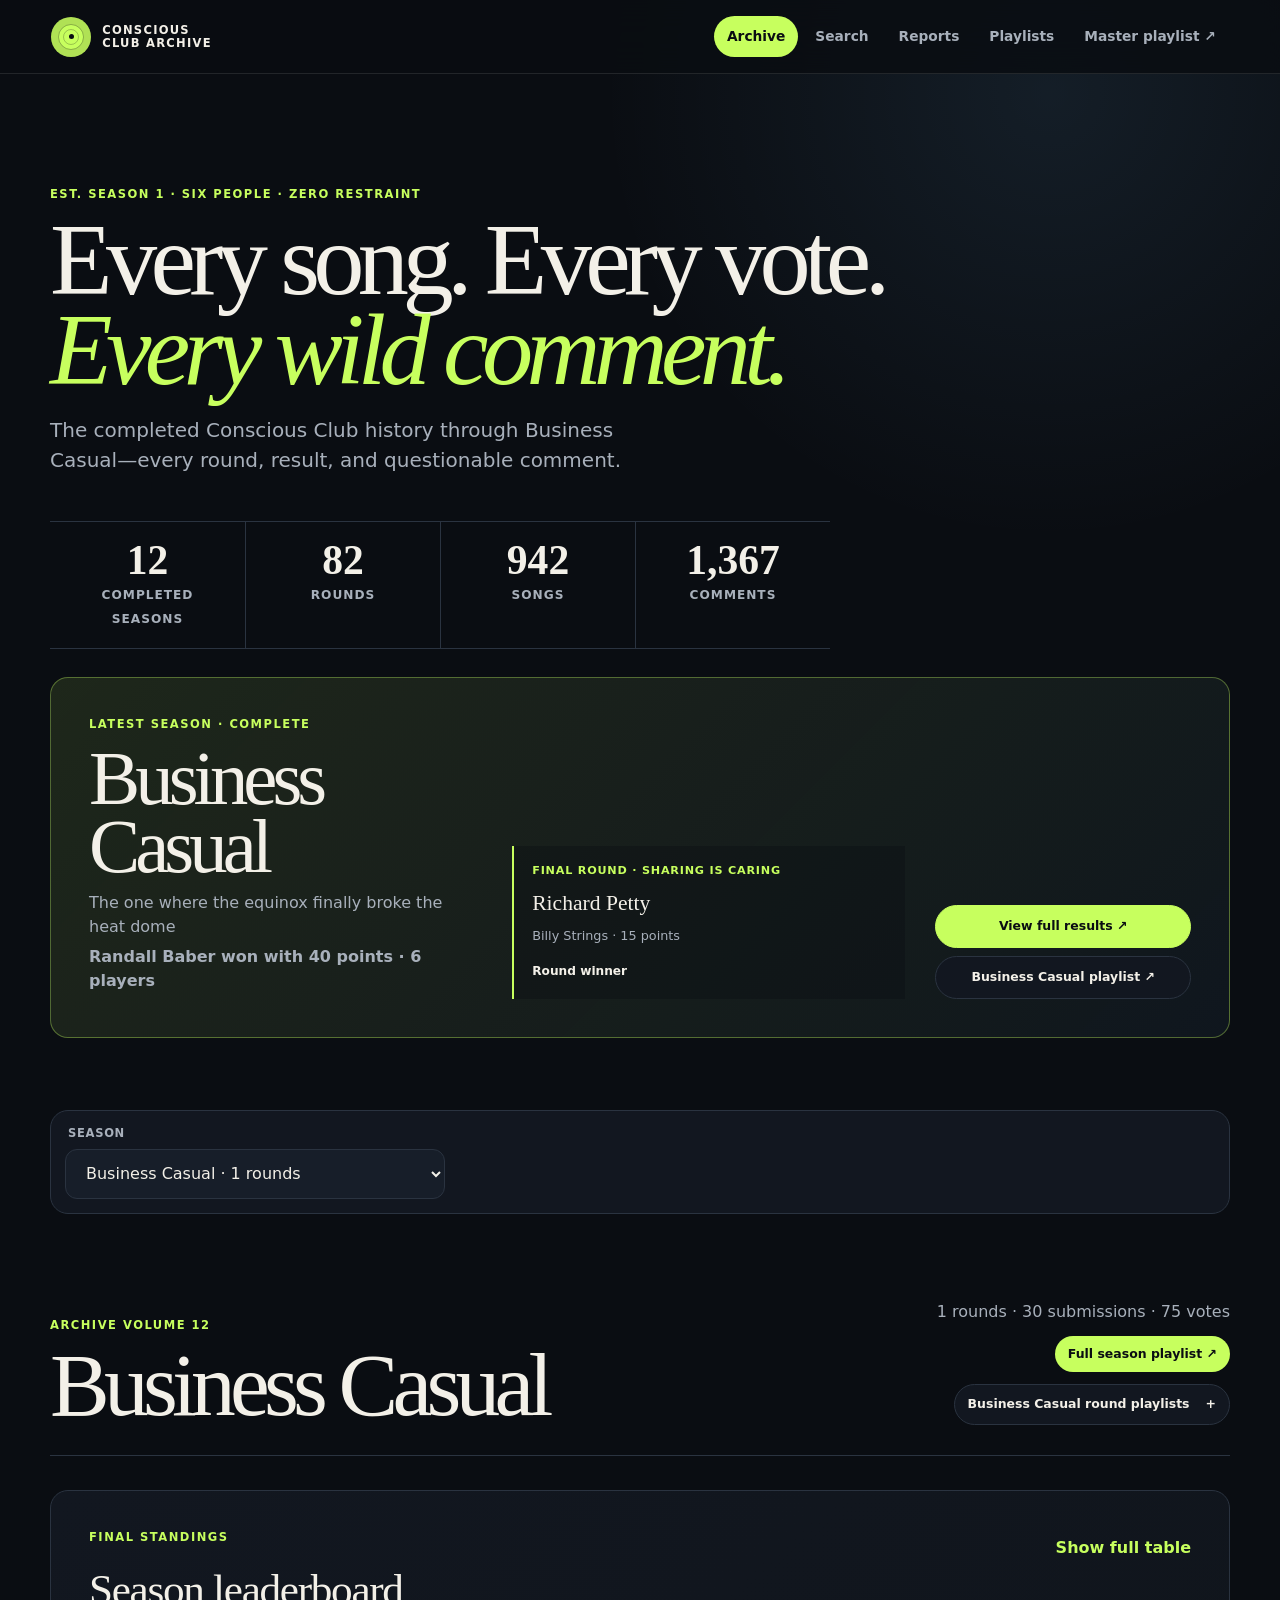
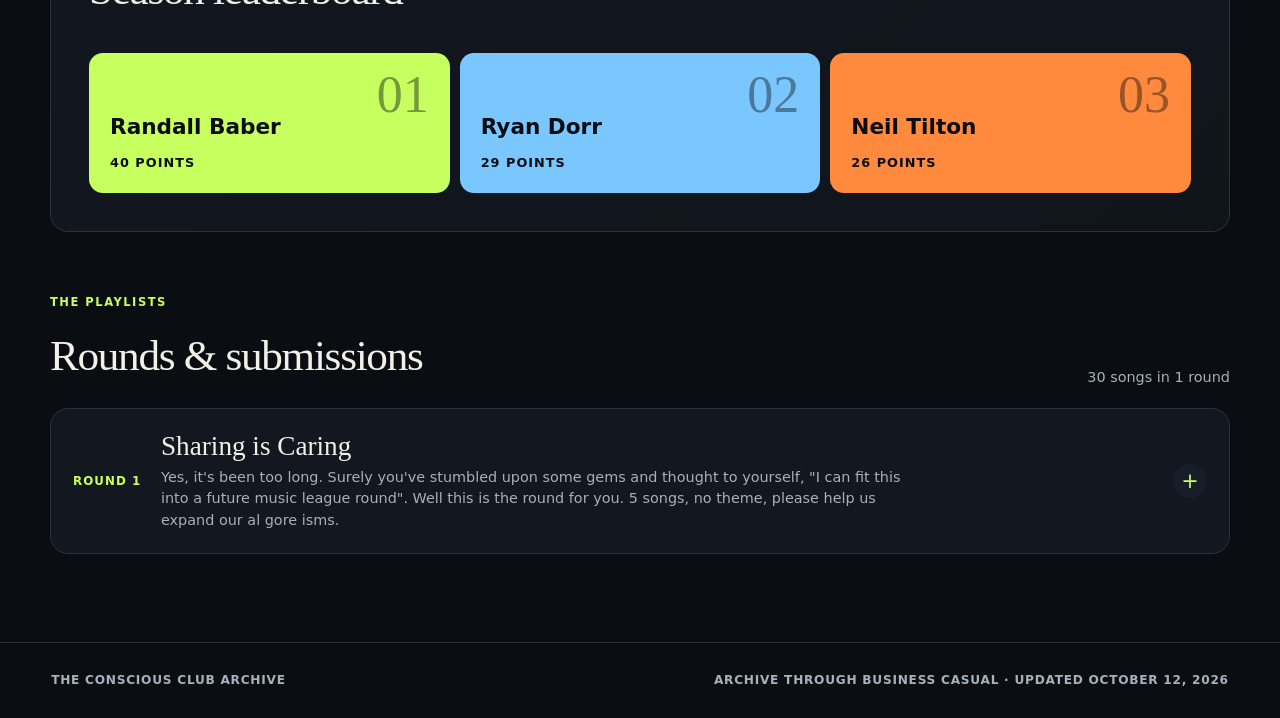
==== commit 57d4df03: "Archive Business Casual results" ====
--- a/index.html
+++ b/index.html
@@ -3,10 +3,10 @@
 <head>
   <meta charset="utf-8">
   <meta name="viewport" content="width=device-width, initial-scale=1">
-  <meta name="description" content="Eleven seasons of Conscious Club songs, votes, comments, and questionable taste.">
+  <meta name="description" content="Twelve seasons of Conscious Club songs, votes, comments, and questionable taste.">
   <title>The Conscious Club Archive</title>
   <link rel="icon" type="image/svg+xml" href="data:image/svg+xml,%3Csvg xmlns='http://www.w3.org/2000/svg' viewBox='0 0 64 64'%3E%3Crect width='64' height='64' rx='12' fill='%230a0d12'/%3E%3Ccircle cx='32' cy='32' r='22' fill='%23c7ff5e'/%3E%3Ccircle cx='32' cy='32' r='8' fill='%230a0d12'/%3E%3Ccircle cx='32' cy='32' r='3' fill='%23f3f0e8'/%3E%3C/svg%3E">
-  <link rel="stylesheet" href="styles.css?v=20260928-15">
+  <link rel="stylesheet" href="styles.css?v=20261012-1">
 </head>
 <body>
   <header class="site-header">
@@ -30,7 +30,7 @@
     <section class="intro">
       <p class="eyebrow">Est. Season 1 · Six people · Zero restraint</p>
       <h1>Every song. Every vote.<br><em>Every wild comment.</em></h1>
-      <p class="intro-copy">The completed Conscious Club history through Floor 11, plus the live status of Business Casual.</p>
+      <p class="intro-copy">The completed Conscious Club history through Business Casual—every round, result, and questionable comment.</p>
       <div class="stats" id="stats" aria-label="Archive totals"></div>
       <div id="active-season-card" class="active-season-card"></div>
     </section>
@@ -89,7 +89,7 @@
       <div class="section-intro compact-intro">
         <p class="kicker">Every season · every field</p>
         <h2>Search the whole archive</h2>
-        <p>Find songs, artists, albums, people, rounds, descriptions, submission notes, and comments across all eleven seasons.</p>
+        <p>Find songs, artists, albums, people, rounds, descriptions, submission notes, and comments across all twelve seasons.</p>
       </div>
       <div class="global-search-panel">
         <label class="global-search-control">
@@ -115,7 +115,7 @@
       <div class="section-intro compact-intro">
         <p class="kicker">Every season, start to finish</p>
         <h2>The playlist shelf</h2>
-        <p>Listen to the complete 912-song archive or pick one season at a time.</p>
+        <p>Browse the complete 942-song archive or pick one season at a time.</p>
       </div>
       <div id="playlist-hub" class="playlist-hub"></div>
     </section>
@@ -124,7 +124,7 @@
       <div class="section-intro compact-intro">
         <p class="kicker">The club, by the numbers</p>
         <h2>Records &amp; findings</h2>
-        <p>All-time highs, repeat favorites, close finishes, and the patterns hiding in eleven seasons.</p>
+        <p>All-time highs, repeat favorites, close finishes, and the patterns hiding in twelve seasons.</p>
       </div>
       <div class="report-grid player-leader-reports">
         <section class="report-panel">
@@ -176,9 +176,9 @@
 
   <footer>
     <span>The Conscious Club Archive</span>
-    <span>Archive through Floor 11 · Active: Business Casual</span>
+    <span>Archive through Business Casual · Updated October 12, 2026</span>
   </footer>
 
-  <script src="app.js?v=20260928-15" defer></script>
+  <script src="app.js?v=20261012-1" defer></script>
 </body>
 </html>
